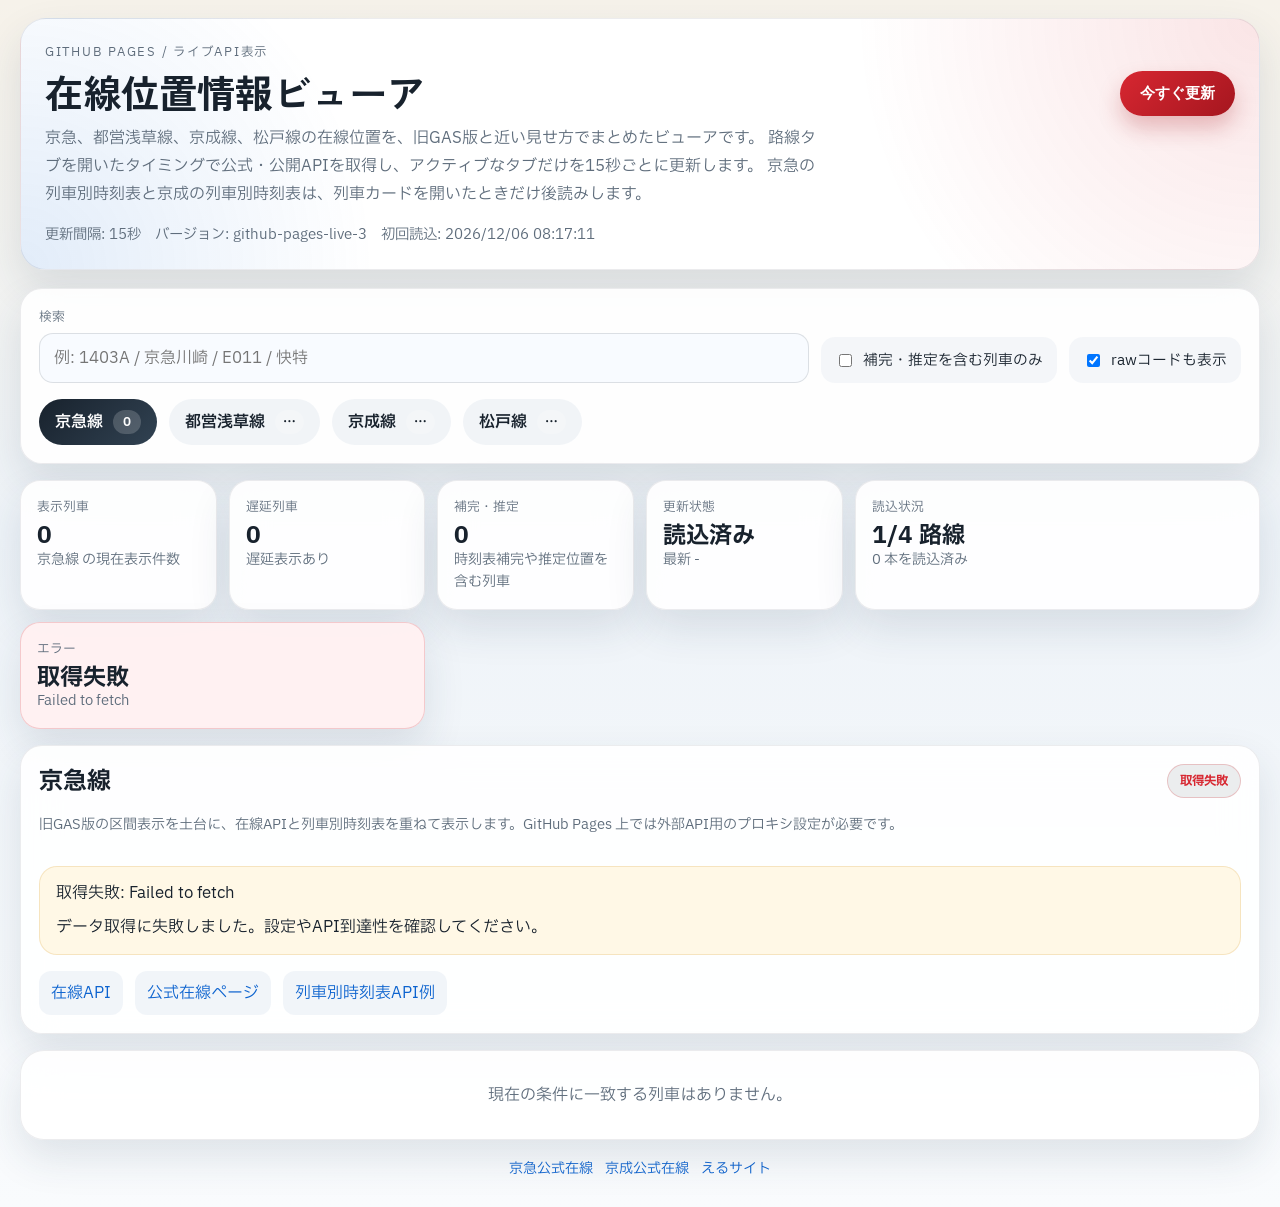
==== site/index.html @ ddad926a "Add files via upload" ====
<!DOCTYPE html>
<html lang="ja">
  <head>
    <meta charset="utf-8">
    <meta name="viewport" content="width=device-width, initial-scale=1">
    <meta name="color-scheme" content="light">
    <title>在線位置情報ビューア</title>
    <link rel="stylesheet" href="./assets/styles.css?v=20260413-4">
  </head>
  <body>
    <div class="app-shell">
      <header class="hero">
        <div class="hero__eyebrow">GitHub Pages / ライブAPI表示</div>
        <div class="hero__main">
          <div>
            <h1>在線位置情報ビューア</h1>
            <p class="hero__lead">
              京急、都営浅草線、京成線、松戸線の在線位置を、旧GAS版と近い見せ方でまとめたビューアです。
              路線タブを開いたタイミングで公式・公開APIを取得し、アクティブなタブだけを15秒ごとに更新します。
              京急の列車別時刻表と京成の列車別時刻表は、列車カードを開いたときだけ後読みします。
            </p>
          </div>
          <button id="refreshButton" class="primary-button" type="button">今すぐ更新</button>
        </div>
        <div class="hero__meta">
          <span id="refreshMeta">更新間隔: 15秒</span>
          <span id="buildVersion">バージョン: -</span>
          <span id="buildTimestamp">初回読込: -</span>
        </div>
      </header>

      <main class="content">
        <section class="panel controls">
          <div class="controls__row">
            <label class="field">
              <span class="field__label">検索</span>
              <input id="searchInput" class="text-input" type="search" placeholder="例: 1403A / 京急川崎 / E011 / 快特">
            </label>
            <label class="toggle">
              <input id="inferredOnlyToggle" type="checkbox">
              <span>補完・推定を含む列車のみ</span>
            </label>
            <label class="toggle">
              <input id="showRawToggle" type="checkbox" checked>
              <span>rawコードも表示</span>
            </label>
          </div>
          <div id="tabBar" class="tab-bar"></div>
        </section>

        <section id="statusBar" class="status-grid"></section>
        <section id="networkMeta" class="panel info-panel"></section>
        <section id="listings" class="network-panels"></section>
      </main>

      <footer class="footer">
        <span><a href="https://app-kq.net/web/jp/html/zaisen.html" target="_blank" rel="noopener noreferrer">京急公式在線</a></span>
        <span><a href="https://zaisen.tid-keisei.jp/html/zaisen.html?line=1" target="_blank" rel="noopener noreferrer">京成公式在線</a></span>
        <span><a href="https://www.elesite-next.com/train_location" target="_blank" rel="noopener noreferrer">えるサイト</a></span>
      </footer>
    </div>

    <script src="./assets/config.js?v=20260413-4"></script>
    <script src="./assets/live-data.js?v=20260413-4"></script>
    <script src="./assets/app.js?v=20260413-4"></script>
  </body>
</html>
---- site/assets/styles.css ----
@import url('https://fonts.googleapis.com/css2?family=IBM+Plex+Sans+JP:wght@400;500;600;700&family=Zen+Kaku+Gothic+New:wght@700&display=swap');

  :root {
    --bg: linear-gradient(180deg, #f6f2ea 0%, #eef3f8 44%, #f9fbfd 100%);
    --panel: rgba(255, 255, 255, 0.9);
    --panel-strong: rgba(255, 255, 255, 0.96);
    --border: rgba(17, 24, 39, 0.08);
    --ink: #18222d;
    --muted: #5f6d7c;
    --accent: #d72731;
    --accent-dark: #a5161f;
    --shadow: 0 18px 42px rgba(35, 54, 79, 0.12);
  }

  * {
    box-sizing: border-box;
  }

  html, body {
    margin: 0;
    min-height: 100%;
    background: var(--bg);
    color: var(--ink);
    font-family: 'IBM Plex Sans JP', sans-serif;
  }

  a {
    color: #0c63cf;
    text-decoration: none;
  }

  a:hover {
    text-decoration: underline;
  }

  .app-shell {
    width: min(1240px, calc(100vw - 24px));
    margin: 18px auto 28px;
  }

  .hero,
  .panel,
  .line-panel,
  .status-card,
  .empty-state {
    border: 1px solid var(--border);
    background: var(--panel);
    backdrop-filter: blur(18px);
    box-shadow: var(--shadow);
  }

  .hero {
    position: relative;
    overflow: hidden;
    padding: 24px;
    border-radius: 26px;
    background:
      radial-gradient(circle at top right, rgba(215, 39, 49, 0.12), transparent 32%),
      radial-gradient(circle at left bottom, rgba(12, 99, 207, 0.12), transparent 28%),
      var(--panel-strong);
  }

  .hero__eyebrow {
    font-size: 0.78rem;
    letter-spacing: 0.14em;
    text-transform: uppercase;
    color: var(--muted);
  }

  .hero__main {
    display: flex;
    justify-content: space-between;
    gap: 18px;
    align-items: flex-start;
    margin-top: 10px;
  }

  .hero h1 {
    margin: 0;
    font-family: 'Zen Kaku Gothic New', sans-serif;
    font-size: clamp(1.8rem, 3vw, 2.8rem);
    line-height: 1.08;
  }

  .hero__lead {
    margin: 12px 0 0;
    max-width: 780px;
    color: var(--muted);
    line-height: 1.75;
  }

  .hero__meta {
    display: flex;
    gap: 14px;
    flex-wrap: wrap;
    margin-top: 16px;
    color: var(--muted);
    font-size: 0.9rem;
  }

  .primary-button,
  .tab-button {
    border: 0;
    cursor: pointer;
  }

  .primary-button {
    padding: 12px 20px;
    border-radius: 999px;
    background: linear-gradient(135deg, #d72731, #a5161f);
    color: #fff;
    font-weight: 700;
    font-size: 0.95rem;
    transition: transform 0.12s ease, box-shadow 0.12s ease;
    box-shadow: 0 12px 22px rgba(167, 22, 31, 0.26);
  }

  .primary-button:hover {
    transform: translateY(-1px);
  }

  .content {
    margin-top: 18px;
    display: grid;
    gap: 16px;
  }

  .panel {
    border-radius: 22px;
    padding: 18px;
  }

  .controls__row,
  .tab-bar,
  .status-grid,
  .line-panel__columns,
  .info-panel__subgrid,
  .elesite-preview,
  .source-links,
  .train-card__meta {
    display: flex;
    flex-wrap: wrap;
    gap: 12px;
  }

  .controls__row {
    align-items: end;
  }

  .field {
    min-width: 260px;
    flex: 1 1 360px;
  }

  .field__label,
  .status-card__label,
  .meta-card__label {
    display: block;
    color: var(--muted);
    font-size: 0.8rem;
    margin-bottom: 6px;
  }

  .text-input {
    width: 100%;
    padding: 12px 14px;
    border-radius: 14px;
    border: 1px solid rgba(17, 24, 39, 0.12);
    font: inherit;
    background: rgba(248, 251, 255, 0.92);
  }

  .toggle {
    display: inline-flex;
    gap: 8px;
    align-items: center;
    padding: 12px 14px;
    border-radius: 14px;
    background: rgba(244, 246, 249, 0.95);
    font-size: 0.92rem;
  }

  .tab-bar {
    margin-top: 16px;
  }

  .tab-button {
    display: inline-flex;
    gap: 10px;
    align-items: center;
    padding: 11px 16px;
    border-radius: 999px;
    background: rgba(240, 244, 247, 0.92);
    color: var(--ink);
    font: inherit;
    font-weight: 600;
  }

  .tab-button.is-active {
    background: linear-gradient(135deg, #18222d, #314252);
    color: #fff;
  }

  .tab-button__count {
    min-width: 28px;
    padding: 2px 8px;
    border-radius: 999px;
    background: rgba(255, 255, 255, 0.18);
    text-align: center;
    font-size: 0.8rem;
  }

  .status-grid {
    display: grid;
    grid-template-columns: repeat(auto-fit, minmax(180px, 1fr));
  }

  .status-card {
    border-radius: 20px;
    padding: 16px;
  }

  .status-card--wide {
    grid-column: span 2;
  }

  .status-card--error {
    background: rgba(255, 241, 242, 0.96);
    border-color: rgba(200, 40, 52, 0.2);
  }

  .status-card__value,
  .meta-card__value {
    font-size: 1.45rem;
    font-weight: 700;
    line-height: 1.1;
  }

  .status-card__hint,
  .meta-card__hint,
  .line-panel__header p,
  .info-panel__header p,
  .position-group__sub,
  .train-card__secondary,
  .train-card__note,
  .train-card__details summary,
  .timetable-row {
    color: var(--muted);
    font-size: 0.88rem;
    line-height: 1.55;
  }

  .info-panel__header,
  .line-panel__header,
  .direction-panel__heading,
  .position-group__header,
  .train-card__top,
  .alert-card__top,
  .timetable-row {
    display: flex;
    justify-content: space-between;
    gap: 12px;
    align-items: flex-start;
  }

  .info-panel__header h2,
  .line-panel__header h2,
  .direction-panel__heading h3 {
    margin: 0;
  }

  .network-pill,
  .line-panel__badge {
    padding: 7px 12px;
    border-radius: 999px;
    font-size: 0.78rem;
    font-weight: 700;
    background: rgba(24, 34, 45, 0.08);
  }

  .network-pill {
    color: var(--accent);
    border: 1px solid rgba(215, 39, 49, 0.22);
  }

  .meta-card {
    flex: 1 1 220px;
    padding: 16px;
    border-radius: 18px;
    background: rgba(245, 248, 251, 0.94);
    border: 1px solid rgba(17, 24, 39, 0.06);
  }

  .meta-card__arrow {
    display: inline-block;
    margin: 0 8px;
    color: var(--muted);
  }

  .train-card__details {
    margin-top: 10px;
    padding-top: 10px;
    border-top: 1px solid rgba(17, 24, 39, 0.08);
  }

  .train-card__details summary {
    cursor: pointer;
    color: var(--ink);
    font-weight: 600;
  }

  .elesite-preview {
    margin-top: 12px;
  }

  .timetable-list {
    margin-top: 8px;
    display: grid;
    gap: 6px;
  }

  .timetable-row {
    display: grid;
    grid-template-columns: minmax(0, 1fr) 58px 58px 48px;
    padding: 8px 10px;
    border-radius: 12px;
    background: rgba(245, 248, 251, 0.92);
  }

  .timetable-row--header {
    background: transparent;
    padding-top: 0;
    padding-bottom: 2px;
    font-size: 0.75rem;
    color: var(--muted);
  }

  .timetable-row__station {
    color: var(--ink);
    font-weight: 600;
  }

  .timetable-row__time,
  .timetable-row__type {
    text-align: right;
    font-variant-numeric: tabular-nums;
  }

  .warning-list {
    margin-top: 16px;
    padding: 14px 16px;
    border-radius: 18px;
    background: rgba(255, 248, 229, 0.95);
    border: 1px solid rgba(203, 140, 21, 0.18);
  }

  .warning-list p {
    margin: 0;
    line-height: 1.6;
  }

  .warning-list p + p,
  .alert-card + .alert-card {
    margin-top: 8px;
  }

  .alert-list {
    margin-top: 16px;
  }

  .alert-card {
    padding: 14px 16px;
    border-radius: 16px;
    background: rgba(249, 251, 253, 0.96);
    border: 1px solid rgba(17, 24, 39, 0.08);
  }

  .source-links {
    margin-top: 16px;
  }

  .source-links a {
    padding: 10px 12px;
    border-radius: 12px;
    background: rgba(241, 245, 249, 0.94);
  }

  .line-panel {
    border-radius: 24px;
    padding: 18px;
    border-top: 4px solid var(--accent);
  }

  .line-panel__header {
    margin-bottom: 14px;
  }

  .direction-panel {
    min-width: 280px;
    flex: 1 1 320px;
    padding: 14px;
    border-radius: 20px;
    background: rgba(247, 249, 252, 0.92);
    border: 1px solid rgba(17, 24, 39, 0.06);
  }

  .direction-panel__count {
    font-size: 0.85rem;
    color: var(--muted);
  }

  .position-groups {
    display: grid;
    gap: 12px;
    margin-top: 14px;
  }

  .position-group {
    padding: 14px;
    border-radius: 18px;
    background: #fff;
    border: 1px solid rgba(17, 24, 39, 0.06);
  }

  .position-group__title,
  .train-card__location {
    font-weight: 700;
  }

  .position-group__raw {
    color: var(--muted);
    font-size: 0.82rem;
    font-family: ui-monospace, SFMono-Regular, Consolas, monospace;
  }

  .train-list {
    display: grid;
    gap: 12px;
    margin-top: 12px;
  }

  .train-card {
    padding: 14px;
    border-radius: 18px;
    background: linear-gradient(180deg, rgba(252, 253, 255, 0.98), rgba(246, 249, 252, 0.95));
    border: 1px solid rgba(17, 24, 39, 0.07);
  }

  .train-card.is-research {
    border-color: rgba(203, 140, 21, 0.3);
    box-shadow: inset 0 0 0 1px rgba(203, 140, 21, 0.08);
  }

  .train-card__identity {
    display: flex;
    align-items: center;
    gap: 10px;
    flex-wrap: wrap;
  }

  .train-no {
    font-weight: 700;
    font-size: 1.02rem;
  }

  .service-badge {
    display: inline-flex;
    align-items: center;
    padding: 4px 10px;
    border-radius: 999px;
    font-size: 0.76rem;
    font-weight: 700;
  }

  .service-badge--local {
    background: rgba(38, 83, 130, 0.12);
    color: #265382;
  }

  .service-badge--express {
    background: rgba(17, 109, 101, 0.12);
    color: #116d65;
  }

  .service-badge--limited {
    background: rgba(183, 64, 32, 0.12);
    color: #b74020;
  }

  .service-badge--special {
    background: rgba(100, 58, 134, 0.12);
    color: #643a86;
  }

  .service-badge--unknown {
    background: rgba(108, 117, 125, 0.14);
    color: #5d6670;
  }

  .chip {
    display: inline-flex;
    align-items: center;
    padding: 4px 8px;
    border-radius: 999px;
    font-size: 0.75rem;
    background: rgba(15, 23, 42, 0.07);
    color: #24313d;
  }

  .chip--delay {
    background: rgba(215, 39, 49, 0.12);
    color: #aa1023;
  }

  .chip--research {
    background: rgba(203, 140, 21, 0.13);
    color: #8d5a00;
  }

  .chip--source {
    background: rgba(12, 99, 207, 0.1);
    color: #0c63cf;
  }

  .chip--owner {
    background: rgba(17, 109, 101, 0.12);
    color: #116d65;
  }

  .chip--raw {
    font-family: ui-monospace, SFMono-Regular, Consolas, monospace;
    color: var(--muted);
  }

  .footer {
    display: flex;
    flex-wrap: wrap;
    gap: 12px;
    justify-content: center;
    margin-top: 18px;
    color: var(--muted);
    font-size: 0.88rem;
  }

  .empty-state {
    padding: 32px 18px;
    border-radius: 24px;
    text-align: center;
    color: var(--muted);
  }

  .train-card__detail-status {
    padding: 12px 6px 4px;
    color: var(--muted);
    font-size: 0.88rem;
  }

  .train-card__detail-status--error {
    color: #aa1023;
  }

  @media (max-width: 760px) {
    .app-shell {
      width: min(100vw - 12px, 1240px);
      margin: 10px auto 18px;
    }

    .hero,
    .panel,
    .line-panel {
      border-radius: 20px;
      padding: 16px;
    }

    .hero__main,
    .controls__row,
    .info-panel__header,
    .line-panel__header,
    .direction-panel__heading,
    .position-group__header,
    .train-card__top {
      flex-direction: column;
      align-items: stretch;
    }

    .status-card--wide {
      grid-column: span 1;
    }

    .line-panel__columns {
      flex-direction: column;
    }
  }
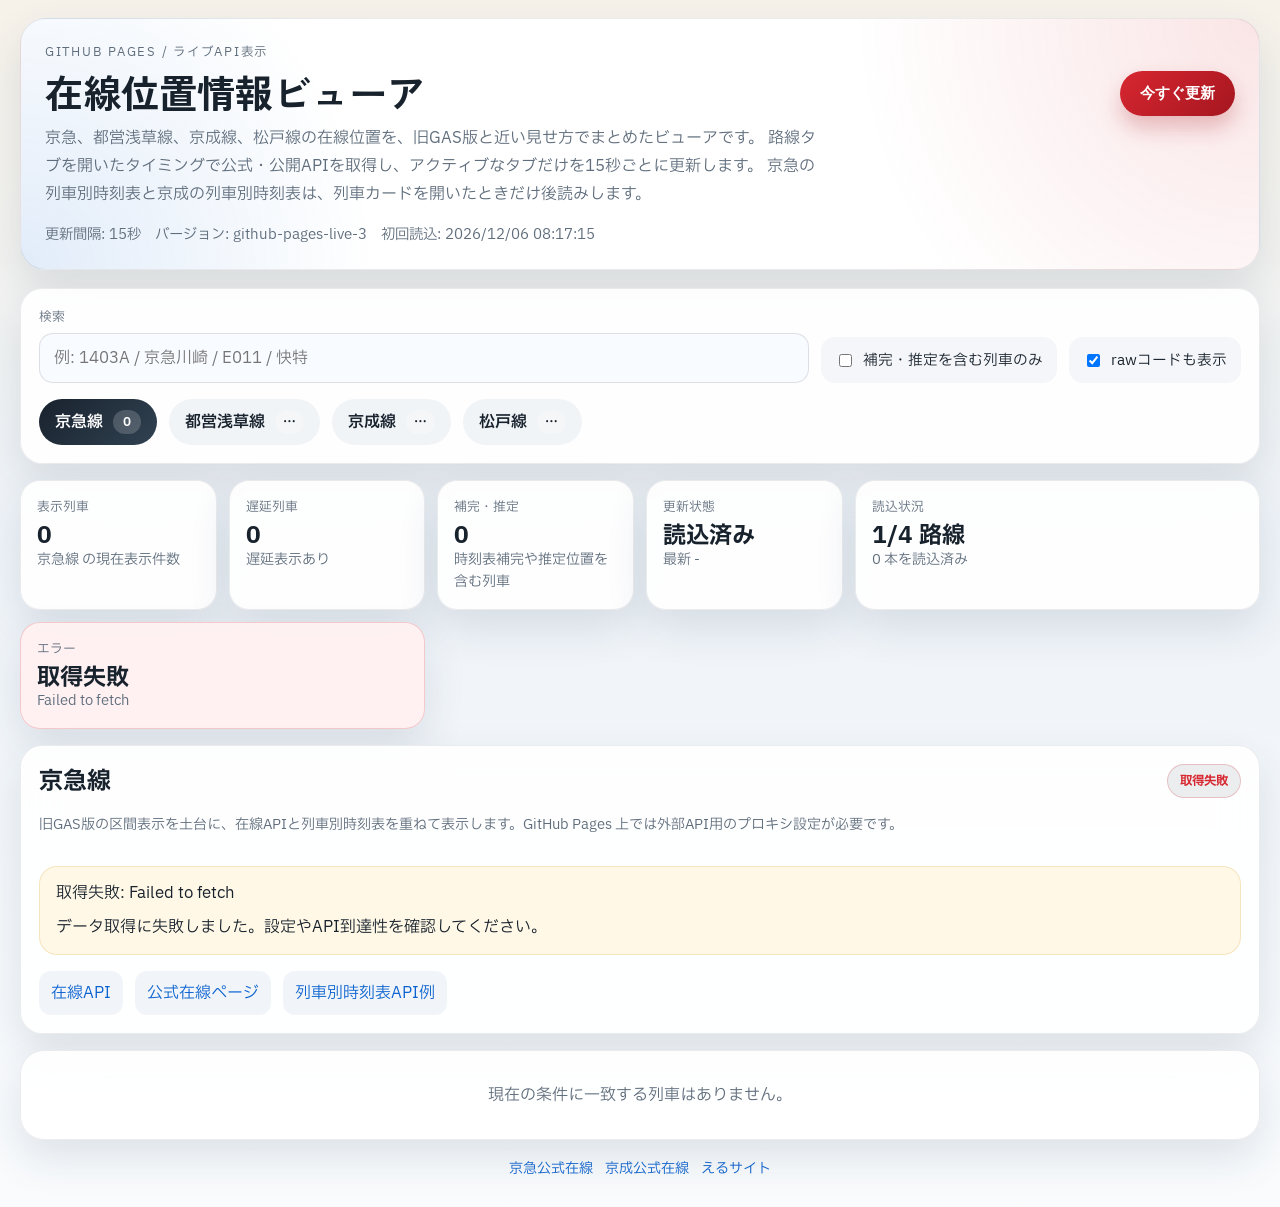
==== commit 4616cb09: "Add files via upload" ====
--- a/site/index.html
+++ b/site/index.html
@@ -5,7 +5,7 @@
     <meta name="viewport" content="width=device-width, initial-scale=1">
     <meta name="color-scheme" content="light">
     <title>在線位置情報ビューア</title>
-    <link rel="stylesheet" href="./assets/styles.css?v=20260413-4">
+    <link rel="stylesheet" href="./assets/styles.css?v=20260413-5">
   </head>
   <body>
     <div class="app-shell">
@@ -60,8 +60,8 @@
       </footer>
     </div>
 
-    <script src="./assets/config.js?v=20260413-4"></script>
-    <script src="./assets/live-data.js?v=20260413-4"></script>
-    <script src="./assets/app.js?v=20260413-4"></script>
+    <script src="./assets/config.js?v=20260413-5"></script>
+    <script src="./assets/live-data.js?v=20260413-5"></script>
+    <script src="./assets/app.js?v=20260413-5"></script>
   </body>
 </html>
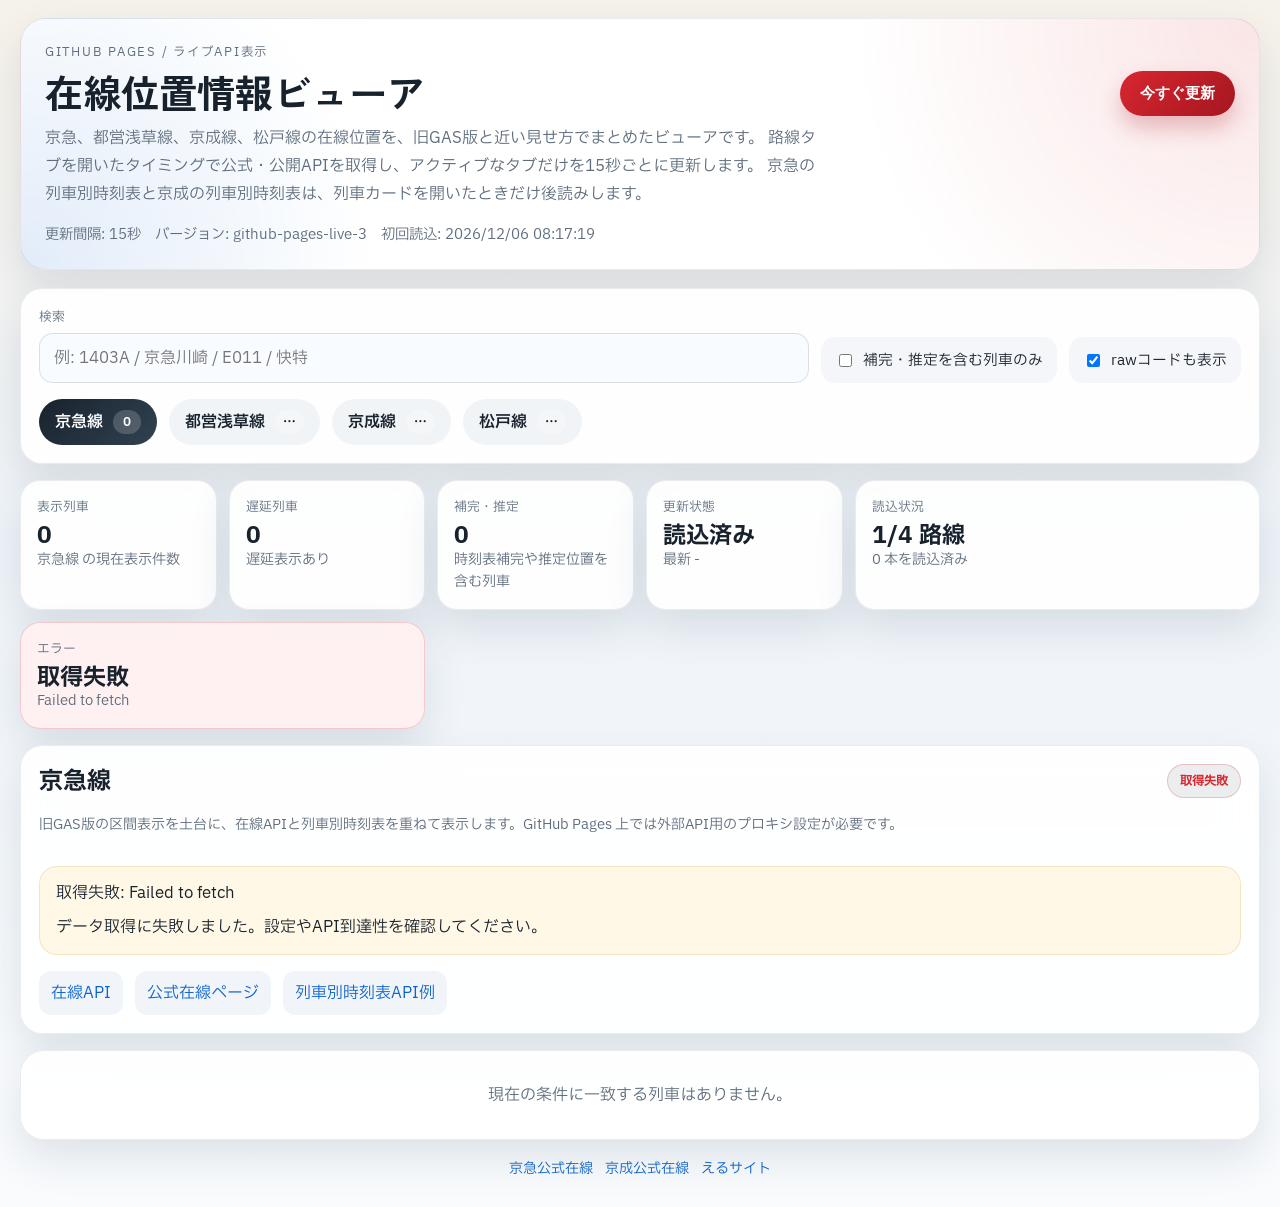
==== commit 63cbb570: "Add files via upload" ====
--- a/site/index.html
+++ b/site/index.html
@@ -5,7 +5,7 @@
     <meta name="viewport" content="width=device-width, initial-scale=1">
     <meta name="color-scheme" content="light">
     <title>在線位置情報ビューア</title>
-    <link rel="stylesheet" href="./assets/styles.css?v=20260413-5">
+    <link rel="stylesheet" href="./assets/styles.css?v=20260413-6">
   </head>
   <body>
     <div class="app-shell">
@@ -60,8 +60,8 @@
       </footer>
     </div>
 
-    <script src="./assets/config.js?v=20260413-5"></script>
-    <script src="./assets/live-data.js?v=20260413-5"></script>
-    <script src="./assets/app.js?v=20260413-5"></script>
+    <script src="./assets/config.js?v=20260413-6"></script>
+    <script src="./assets/live-data.js?v=20260413-6"></script>
+    <script src="./assets/app.js?v=20260413-6"></script>
   </body>
 </html>
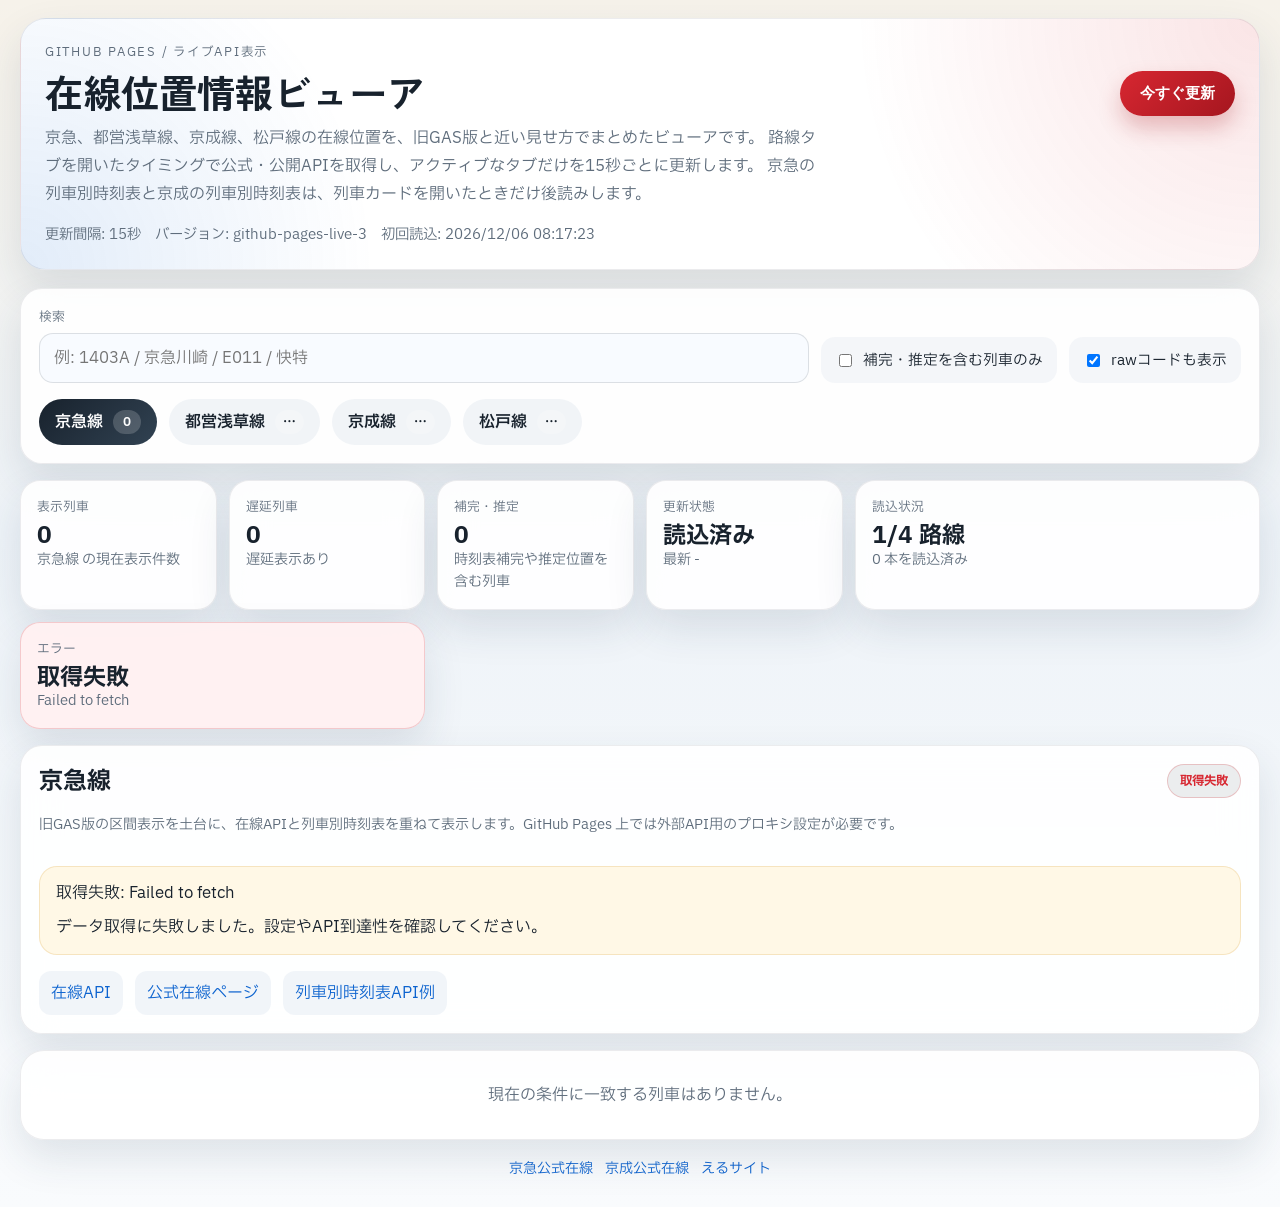
==== commit 42c86218: "Add files via upload" ====
--- a/site/index.html
+++ b/site/index.html
@@ -5,7 +5,7 @@
     <meta name="viewport" content="width=device-width, initial-scale=1">
     <meta name="color-scheme" content="light">
     <title>在線位置情報ビューア</title>
-    <link rel="stylesheet" href="./assets/styles.css?v=20260413-6">
+    <link rel="stylesheet" href="./assets/styles.css?v=20260415-2">
   </head>
   <body>
     <div class="app-shell">
@@ -60,8 +60,8 @@
       </footer>
     </div>
 
-    <script src="./assets/config.js?v=20260413-6"></script>
-    <script src="./assets/live-data.js?v=20260413-6"></script>
-    <script src="./assets/app.js?v=20260413-6"></script>
+    <script src="./assets/config.js?v=20260415-2"></script>
+    <script src="./assets/live-data.js?v=20260415-2"></script>
+    <script src="./assets/app.js?v=20260415-2"></script>
   </body>
 </html>
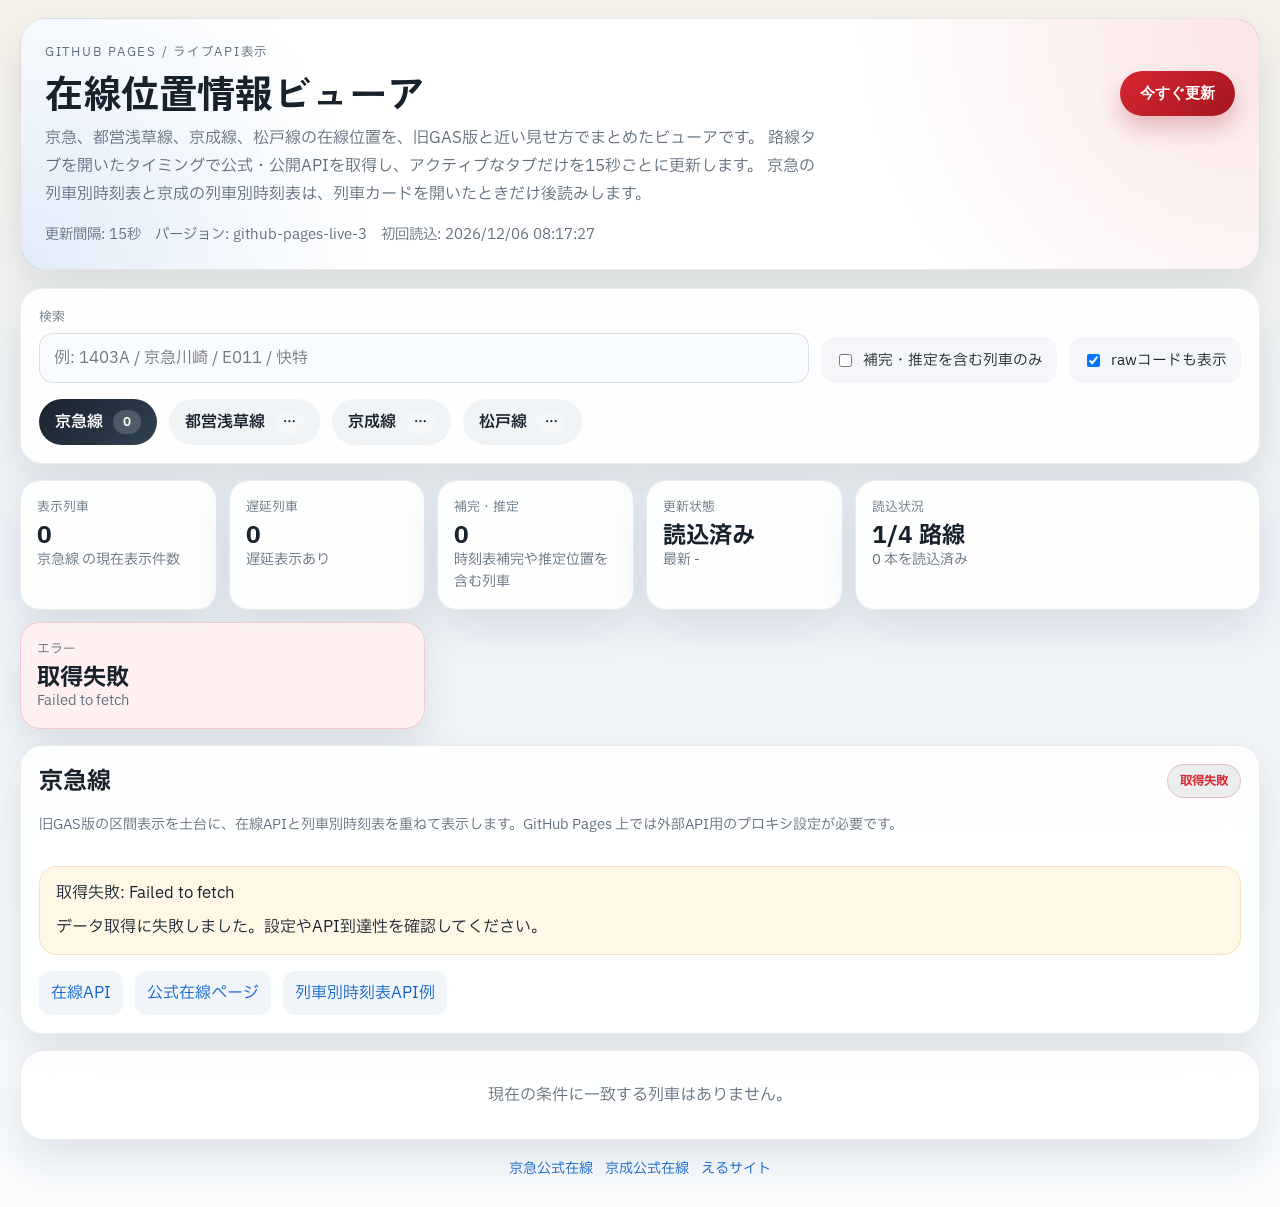
==== commit 2c9ea432: "Add files via upload" ====
--- a/site/index.html
+++ b/site/index.html
@@ -5,7 +5,7 @@
     <meta name="viewport" content="width=device-width, initial-scale=1">
     <meta name="color-scheme" content="light">
     <title>在線位置情報ビューア</title>
-    <link rel="stylesheet" href="./assets/styles.css?v=20260415-2">
+    <link rel="stylesheet" href="./assets/styles.css?v=20260415-3">
   </head>
   <body>
     <div class="app-shell">
@@ -60,8 +60,8 @@
       </footer>
     </div>
 
-    <script src="./assets/config.js?v=20260415-2"></script>
-    <script src="./assets/live-data.js?v=20260415-2"></script>
-    <script src="./assets/app.js?v=20260415-2"></script>
+    <script src="./assets/config.js?v=20260415-3"></script>
+    <script src="./assets/live-data.js?v=20260415-3"></script>
+    <script src="./assets/app.js?v=20260415-3"></script>
   </body>
 </html>
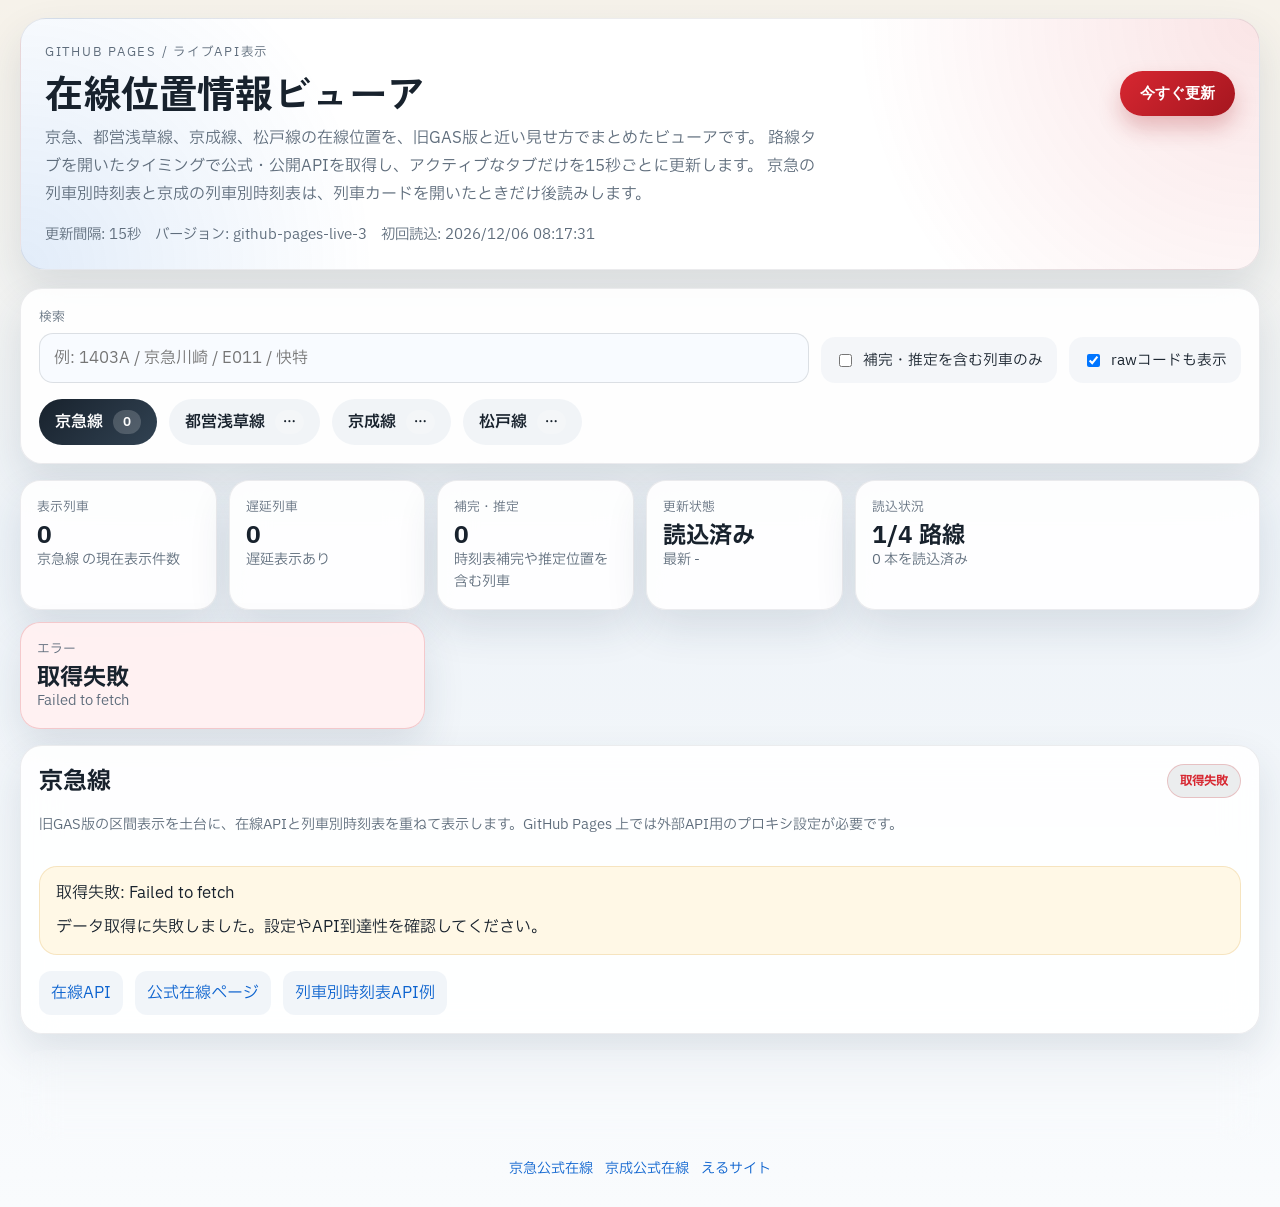
==== commit 9b8cca76: "Add files via upload" ====
--- a/site/index.html
+++ b/site/index.html
@@ -5,7 +5,7 @@
     <meta name="viewport" content="width=device-width, initial-scale=1">
     <meta name="color-scheme" content="light">
     <title>在線位置情報ビューア</title>
-    <link rel="stylesheet" href="./assets/styles.css?v=20260415-3">
+    <link rel="stylesheet" href="./assets/styles.css?v=20260415-6">
   </head>
   <body>
     <div class="app-shell">
@@ -60,8 +60,8 @@
       </footer>
     </div>
 
-    <script src="./assets/config.js?v=20260415-3"></script>
-    <script src="./assets/live-data.js?v=20260415-3"></script>
-    <script src="./assets/app.js?v=20260415-3"></script>
+    <script src="./assets/config.js?v=20260415-6"></script>
+    <script src="./assets/live-data.js?v=20260415-6"></script>
+    <script src="./assets/app.js?v=20260415-6"></script>
   </body>
 </html>
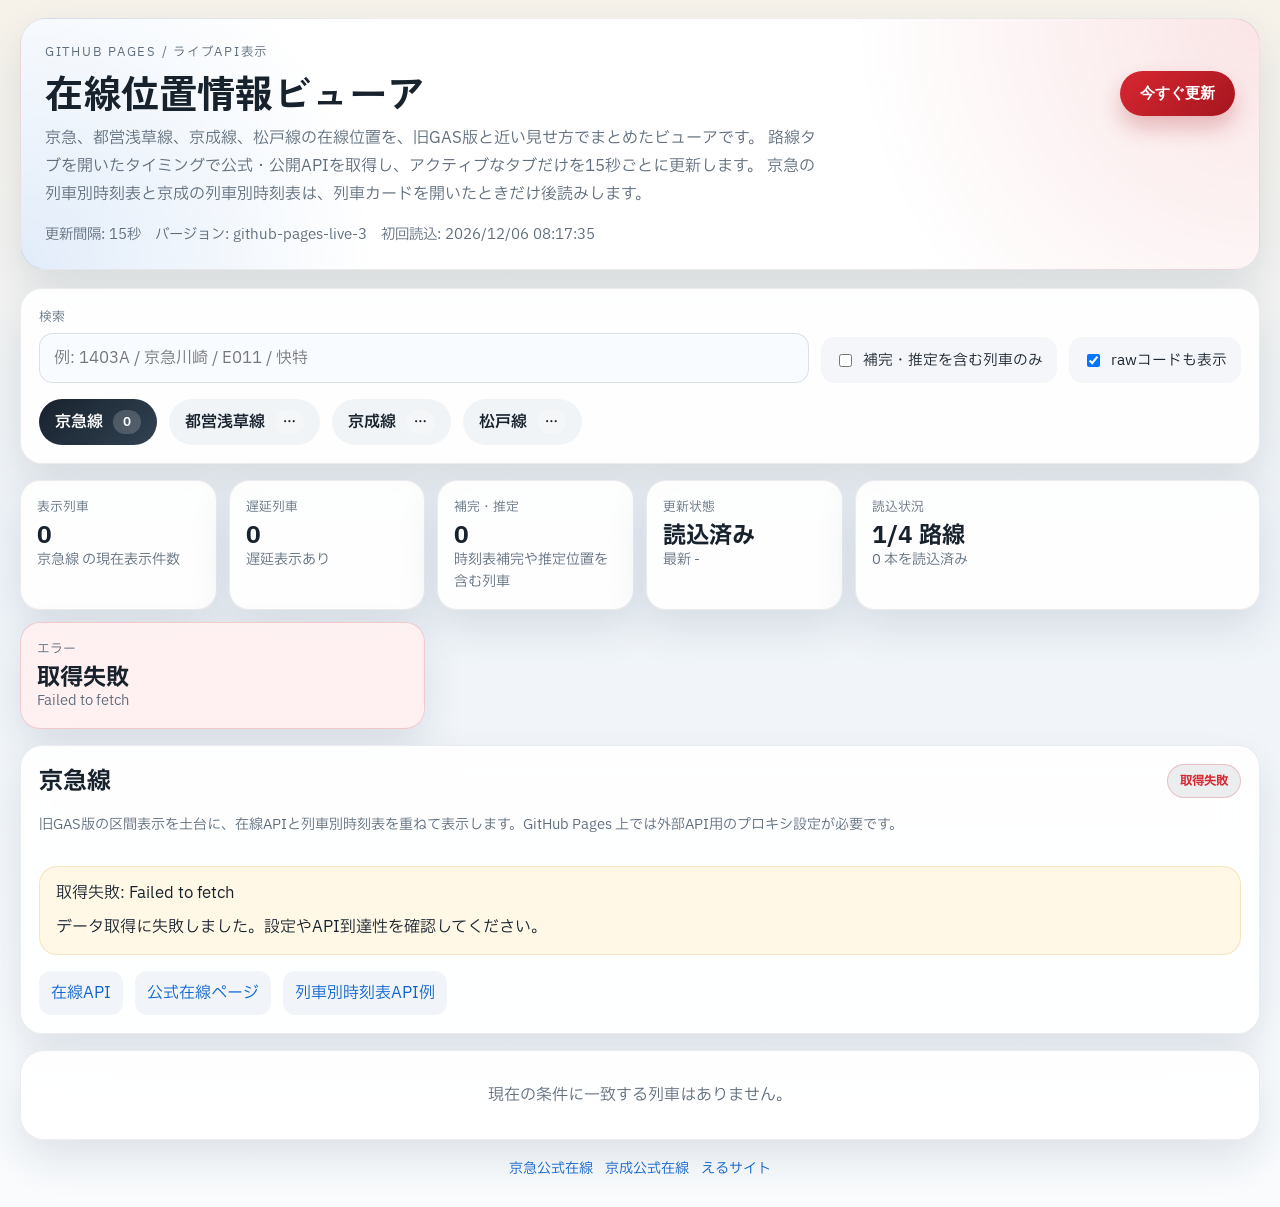
==== commit 61c71df0: "Add files via upload" ====
--- a/site/index.html
+++ b/site/index.html
@@ -5,7 +5,7 @@
     <meta name="viewport" content="width=device-width, initial-scale=1">
     <meta name="color-scheme" content="light">
     <title>在線位置情報ビューア</title>
-    <link rel="stylesheet" href="./assets/styles.css?v=20260415-6">
+    <link rel="stylesheet" href="./assets/styles.css?v=20260417-1">
   </head>
   <body>
     <div class="app-shell">
@@ -60,8 +60,8 @@
       </footer>
     </div>
 
-    <script src="./assets/config.js?v=20260415-6"></script>
-    <script src="./assets/live-data.js?v=20260415-6"></script>
-    <script src="./assets/app.js?v=20260415-6"></script>
+    <script src="./assets/config.js?v=20260625-3"></script>
+    <script src="./assets/live-data.js?v=20260625-3"></script>
+    <script src="./assets/app.js?v=20260625-3"></script>
   </body>
 </html>
--- a/site/assets/styles.css
+++ b/site/assets/styles.css
@@ -559,11 +559,11 @@
     color: #aa1023;
   }
 
-  @media (max-width: 760px) {
-    .app-shell {
-      width: min(100vw - 12px, 1240px);
-      margin: 10px auto 18px;
-    }
+  @media (max-width: 760px) {
+    .app-shell {
+      width: min(100vw - 12px, 1240px);
+      margin: 10px auto 18px;
+    }
 
     .hero,
     .panel,
@@ -572,22 +572,153 @@
       padding: 16px;
     }
 
-    .hero__main,
-    .controls__row,
-    .info-panel__header,
-    .line-panel__header,
-    .direction-panel__heading,
+    .hero__main,
+    .controls__row,
+    .info-panel__header,
+    .line-panel__header,
+    .direction-panel__heading,
     .position-group__header,
     .train-card__top {
-      flex-direction: column;
-      align-items: stretch;
-    }
-
-    .status-card--wide {
-      grid-column: span 1;
-    }
-
-    .line-panel__columns {
-      flex-direction: column;
-    }
-  }
+      flex-direction: column;
+      align-items: stretch;
+    }
+
+    .hero__lead {
+      font-size: 0.93rem;
+      line-height: 1.65;
+    }
+
+    .hero__meta {
+      gap: 8px;
+      font-size: 0.82rem;
+    }
+
+    .primary-button {
+      width: 100%;
+      justify-content: center;
+    }
+
+    .field {
+      min-width: 0;
+      flex-basis: 100%;
+    }
+
+    .toggle {
+      width: 100%;
+      padding: 11px 12px;
+      justify-content: flex-start;
+    }
+
+    .tab-bar {
+      flex-wrap: nowrap;
+      overflow-x: auto;
+      margin-inline: -2px;
+      padding: 2px 2px 6px;
+      scrollbar-width: thin;
+      -webkit-overflow-scrolling: touch;
+    }
+
+    .tab-button {
+      flex: 0 0 auto;
+      white-space: nowrap;
+    }
+
+    .status-grid {
+      grid-template-columns: 1fr;
+    }
+
+    .status-card--wide {
+      grid-column: span 1;
+    }
+
+    .line-panel__columns {
+      flex-direction: column;
+    }
+
+    .direction-panel {
+      min-width: 0;
+      padding: 12px;
+    }
+
+    .position-group,
+    .train-card {
+      padding: 12px;
+    }
+
+    .train-list,
+    .position-groups {
+      gap: 10px;
+    }
+
+    .train-card__identity {
+      gap: 8px;
+    }
+
+    .train-card__direction,
+    .direction-panel__count,
+    .position-group__raw {
+      font-size: 0.8rem;
+    }
+
+    .train-card__meta {
+      gap: 8px;
+    }
+
+    .chip {
+      padding: 4px 7px;
+      font-size: 0.72rem;
+    }
+
+    .source-links a {
+      width: 100%;
+      text-align: center;
+    }
+
+    .timetable-row {
+      grid-template-columns: minmax(0, 1fr) 52px 52px 40px;
+      gap: 8px;
+      padding: 8px;
+      font-size: 0.82rem;
+    }
+  }
+
+  @media (max-width: 520px) {
+    .hero,
+    .panel,
+    .line-panel,
+    .direction-panel,
+    .position-group,
+    .train-card {
+      border-radius: 16px;
+    }
+
+    .hero h1 {
+      font-size: 1.55rem;
+      line-height: 1.12;
+    }
+
+    .line-panel__header h2,
+    .direction-panel__heading h3 {
+      font-size: 1rem;
+    }
+
+    .status-card,
+    .panel,
+    .line-panel {
+      padding: 14px;
+    }
+
+    .train-no {
+      font-size: 0.96rem;
+    }
+
+    .service-badge {
+      font-size: 0.72rem;
+      padding: 4px 9px;
+    }
+
+    .timetable-row {
+      grid-template-columns: minmax(0, 1fr) 46px 46px 34px;
+      font-size: 0.78rem;
+    }
+  }
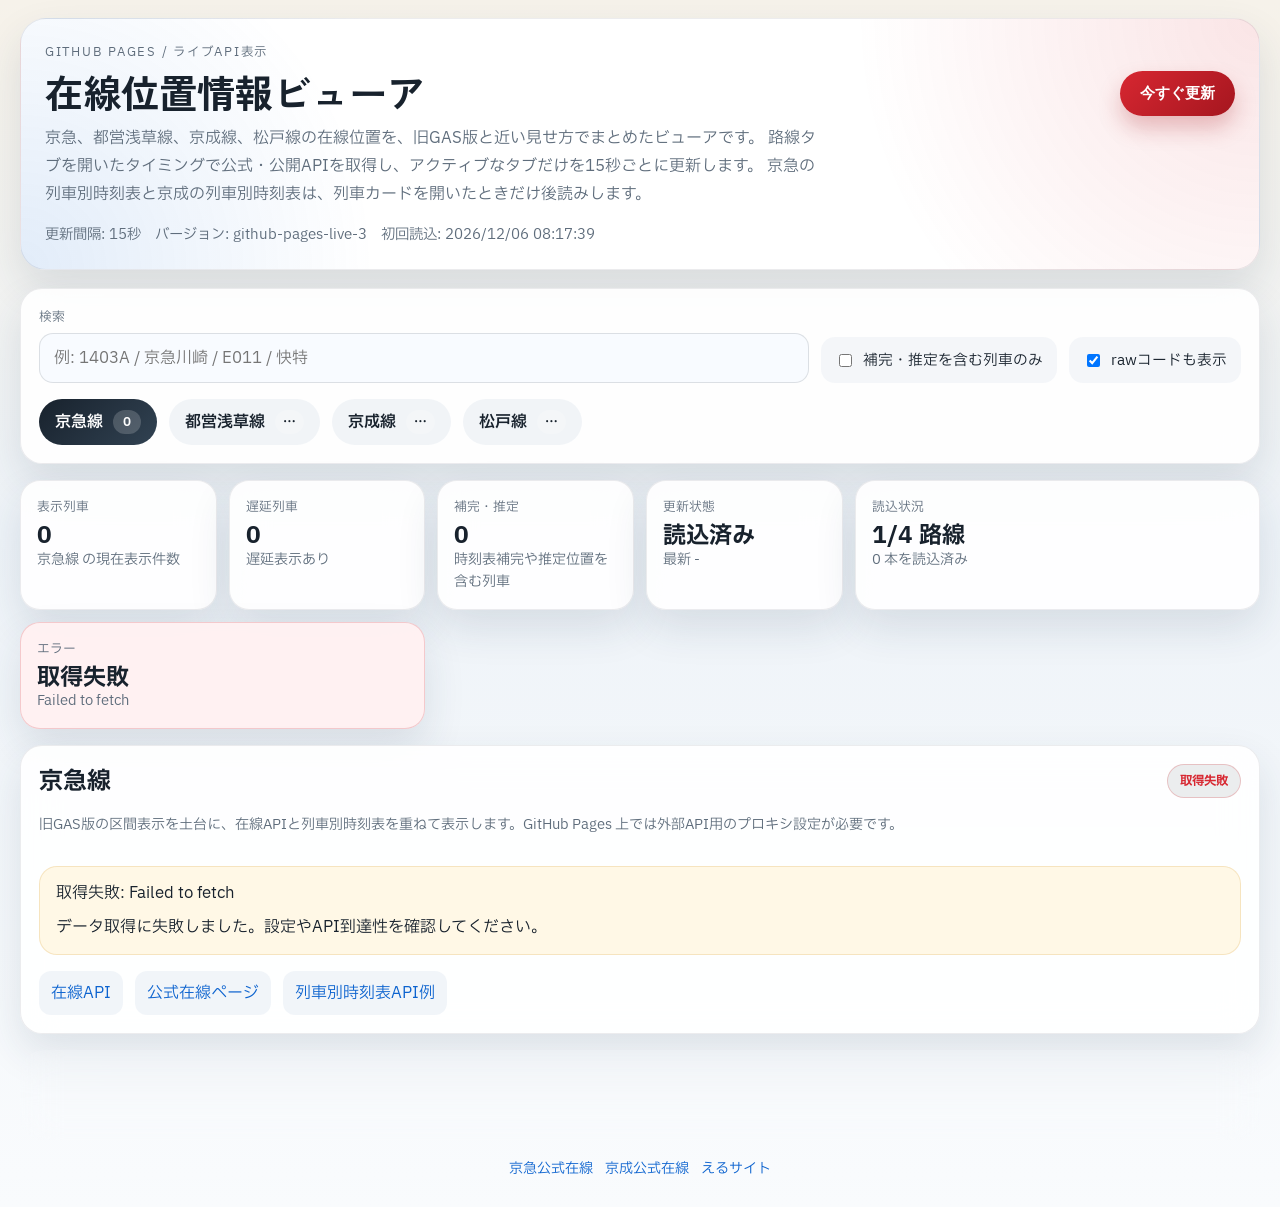
==== commit 34825dc0: "Add files via upload" ====
--- a/site/index.html
+++ b/site/index.html
@@ -60,8 +60,8 @@
       </footer>
     </div>
 
-    <script src="./assets/config.js?v=20260625-3"></script>
-    <script src="./assets/live-data.js?v=20260625-3"></script>
-    <script src="./assets/app.js?v=20260625-3"></script>
+    <script src="./assets/config.js?v=20260625-4"></script>
+    <script src="./assets/live-data.js?v=20260625-4"></script>
+    <script src="./assets/app.js?v=20260625-4"></script>
   </body>
 </html>
